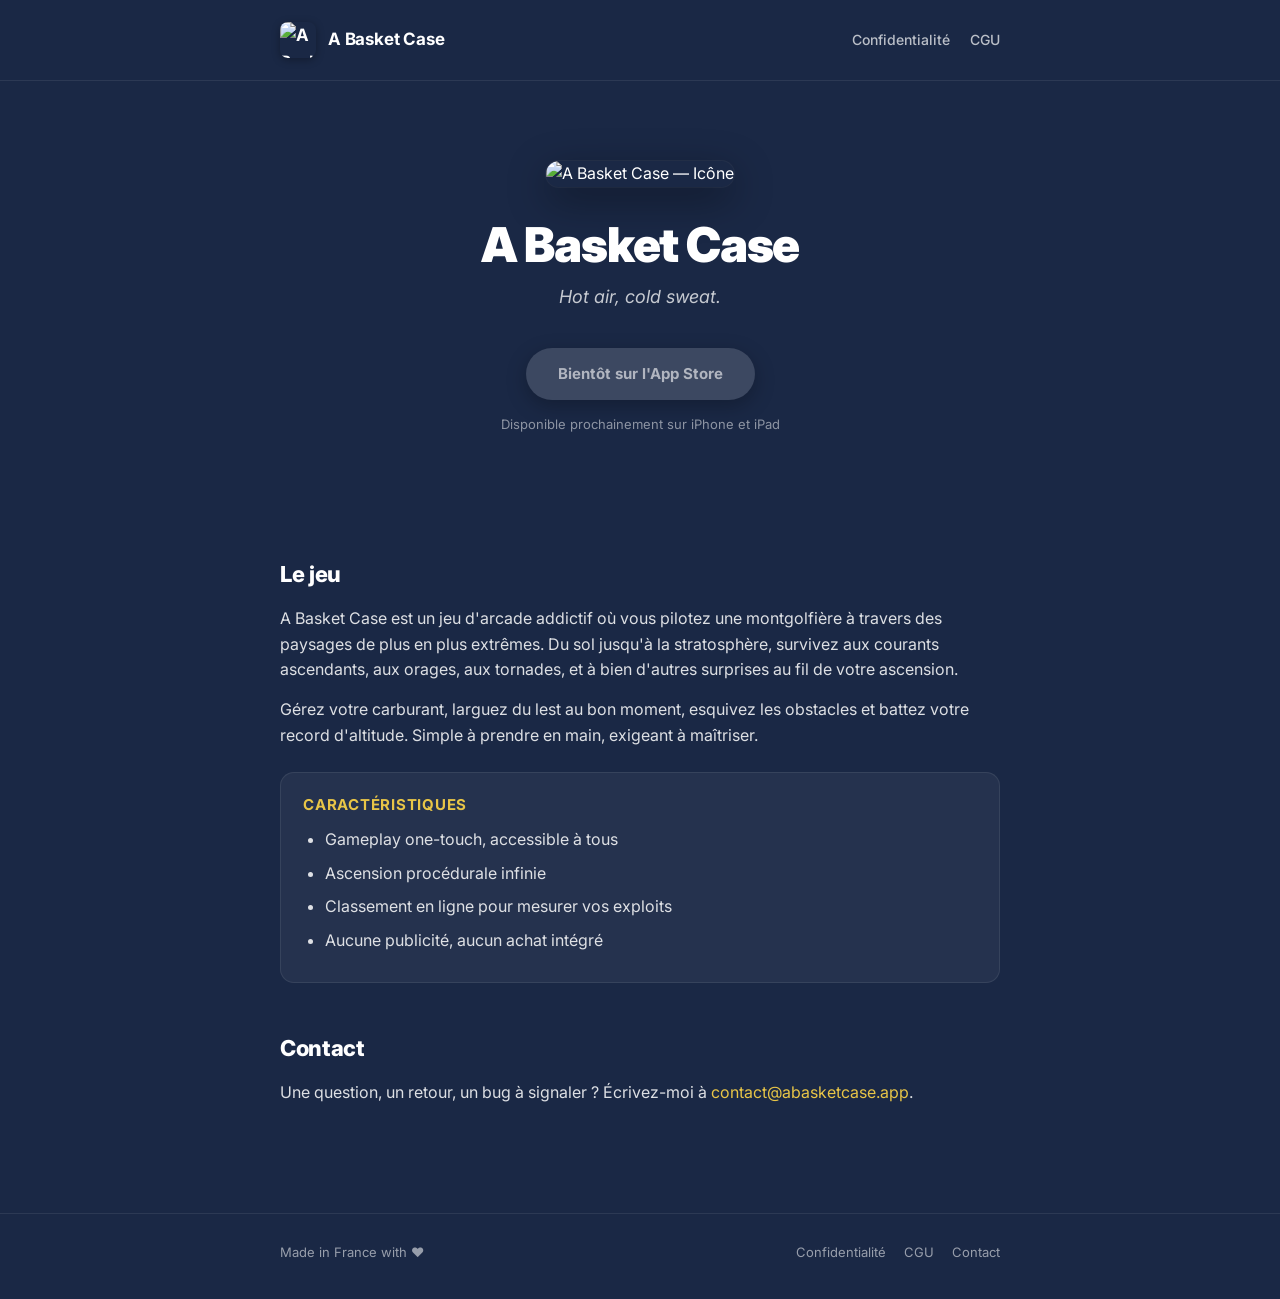
==== index.html @ c96f5df1 "Initial commit: site web" ====
<!DOCTYPE html>
<html lang="fr">
<head>
    <meta charset="UTF-8">
    <meta name="viewport" content="width=device-width, initial-scale=1.0">
    <title>A Basket Case — Hot air, cold sweat.</title>
    <meta name="description" content="A Basket Case — Un jeu de montgolfière addictif. Pilotez votre ballon, évitez les obstacles, montez le plus haut possible. Disponible sur iOS.">
    <meta name="theme-color" content="#1A2845">

    <!-- Open Graph / Social -->
    <meta property="og:title" content="A Basket Case">
    <meta property="og:description" content="Hot air, cold sweat. — Jeu de montgolfière sur iOS.">
    <meta property="og:type" content="website">
    <meta property="og:url" content="https://abasketcase.app">
    <meta property="og:image" content="https://abasketcase.app/assets/icon-1024.png">

    <link rel="icon" type="image/png" href="assets/icon-1024.png">
    <link rel="apple-touch-icon" href="assets/icon-1024.png">
    <link rel="preconnect" href="https://fonts.googleapis.com">
    <link rel="preconnect" href="https://fonts.gstatic.com" crossorigin>
    <link href="https://fonts.googleapis.com/css2?family=Inter:wght@400;500;700;800;900&display=swap" rel="stylesheet">
    <link rel="stylesheet" href="style.css">
</head>
<body>

<header>
    <div class="header-inner">
        <a href="index.html" class="brand">
            <img src="assets/icon-1024.png" alt="A Basket Case">
            <span>A Basket Case</span>
        </a>
        <nav>
            <a href="privacy.html">Confidentialité</a>
            <a href="terms.html">CGU</a>
        </nav>
    </div>
</header>

<main>
    <div class="container">

        <!-- HERO -->
        <section class="hero">
            <img src="assets/icon-1024.png" alt="A Basket Case — Icône" class="hero-icon">
            <h1>A Basket Case</h1>
            <p class="tagline">Hot air, cold sweat.</p>

            <a href="#" class="cta-button disabled">Bientôt sur l'App Store</a>
            <p class="cta-note">Disponible prochainement sur iPhone et iPad</p>
        </section>

        <!-- À PROPOS -->
        <section>
            <h2>Le jeu</h2>
            <p>
                A Basket Case est un jeu d'arcade addictif où vous pilotez une montgolfière
                à travers des paysages de plus en plus extrêmes. Du sol jusqu'à la stratosphère,
                survivez aux courants ascendants, aux orages, aux tornades, et à bien d'autres
                surprises au fil de votre ascension.
            </p>
            <p>
                Gérez votre carburant, larguez du lest au bon moment, esquivez les obstacles
                et battez votre record d'altitude. Simple à prendre en main, exigeant à maîtriser.
            </p>

            <div class="card">
                <h3>Caractéristiques</h3>
                <ul>
                    <li>Gameplay one-touch, accessible à tous</li>
                    <li>Ascension procédurale infinie</li>
                    <li>Classement en ligne pour mesurer vos exploits</li>
                    <li>Aucune publicité, aucun achat intégré</li>
                </ul>
            </div>
        </section>

        <!-- CONTACT -->
        <section>
            <h2>Contact</h2>
            <p>
                Une question, un retour, un bug à signaler ? Écrivez-moi à
                <a href="mailto:contact@abasketcase.app">contact@abasketcase.app</a>.
            </p>
        </section>

    </div>
</main>

<footer>
    <div class="footer-inner">
        <div class="footer-credit">
            Made in France with ❤️
        </div>
        <div class="footer-links">
            <a href="privacy.html">Confidentialité</a>
            <a href="terms.html">CGU</a>
            <a href="mailto:contact@abasketcase.app">Contact</a>
        </div>
    </div>
</footer>

</body>
</html>
---- style.css ----
/* ============================================================
   A Basket Case — Site officiel
   Style partagé pour index.html, privacy.html, terms.html

   Identité visuelle alignée avec l'app iOS :
   - Fond bleu nuit (#1A2845) identique au Launch Screen
   - Accent doré (#E8C547) cohérent avec l'étoile orbitante du Home
   - Typographie Inter (Google Fonts), ressemble à Avenir Next in-app
   ============================================================ */

* { margin: 0; padding: 0; box-sizing: border-box; }

html {
    -webkit-text-size-adjust: 100%;
    scroll-behavior: smooth;
}

body {
    font-family: 'Inter', -apple-system, BlinkMacSystemFont, 'Segoe UI', sans-serif;
    background-color: #1A2845;
    color: #FFFFFF;
    line-height: 1.6;
    font-size: 16px;
    min-height: 100vh;
    display: flex;
    flex-direction: column;
}

a {
    color: #E8C547;
    text-decoration: none;
    transition: opacity 0.2s ease;
}

a:hover { opacity: 0.75; }

/* ============================================================
   HEADER (présent sur les 3 pages)
   ============================================================ */
header {
    padding: 22px 20px;
    border-bottom: 1px solid rgba(255, 255, 255, 0.08);
}

.header-inner {
    max-width: 720px;
    margin: 0 auto;
    display: flex;
    align-items: center;
    justify-content: space-between;
    gap: 16px;
    flex-wrap: wrap;
}

.brand {
    display: flex;
    align-items: center;
    gap: 12px;
    color: #FFFFFF;
    font-weight: 700;
    font-size: 17px;
    letter-spacing: -0.01em;
}

.brand img {
    width: 36px;
    height: 36px;
    border-radius: 8px;
    box-shadow: 0 2px 8px rgba(0, 0, 0, 0.3);
}

nav {
    display: flex;
    gap: 20px;
    font-size: 14px;
    font-weight: 500;
}

nav a {
    color: rgba(255, 255, 255, 0.7);
}

nav a:hover { color: #FFFFFF; opacity: 1; }
nav a.active { color: #FFFFFF; }

/* ============================================================
   MAIN — contenu central
   ============================================================ */
main {
    flex: 1;
    padding: 40px 20px 60px;
}

.container {
    max-width: 720px;
    margin: 0 auto;
}

/* ============================================================
   HERO (index.html uniquement)
   ============================================================ */
.hero {
    text-align: center;
    padding: 40px 0 60px;
}

.hero-icon {
    width: 180px;
    height: 180px;
    border-radius: 36px;
    box-shadow: 0 12px 40px rgba(0, 0, 0, 0.4),
                0 0 0 1px rgba(255, 255, 255, 0.05);
    margin-bottom: 32px;
}

.hero h1 {
    font-size: 48px;
    font-weight: 900;
    letter-spacing: -0.025em;
    margin-bottom: 12px;
    line-height: 1.1;
}

.hero .tagline {
    font-size: 18px;
    color: rgba(255, 255, 255, 0.75);
    font-style: italic;
    font-weight: 400;
    margin-bottom: 36px;
}

.cta-button {
    display: inline-block;
    background-color: #FFFFFF;
    color: #1A2845;
    padding: 14px 32px;
    border-radius: 999px;
    font-weight: 700;
    font-size: 15px;
    transition: transform 0.15s ease, box-shadow 0.15s ease;
    box-shadow: 0 6px 20px rgba(0, 0, 0, 0.25);
}

.cta-button:hover {
    transform: translateY(-2px);
    box-shadow: 0 8px 24px rgba(0, 0, 0, 0.35);
    opacity: 1;
}

.cta-button.disabled {
    background-color: rgba(255, 255, 255, 0.15);
    color: rgba(255, 255, 255, 0.6);
    cursor: not-allowed;
    pointer-events: none;
}

.cta-note {
    margin-top: 14px;
    font-size: 13px;
    color: rgba(255, 255, 255, 0.5);
}

/* ============================================================
   SECTIONS génériques
   ============================================================ */
section {
    margin-bottom: 48px;
}

section h2 {
    font-size: 22px;
    font-weight: 800;
    margin-bottom: 14px;
    letter-spacing: -0.015em;
}

section h3 {
    font-size: 17px;
    font-weight: 700;
    margin-top: 28px;
    margin-bottom: 10px;
    color: rgba(255, 255, 255, 0.95);
}

section p {
    color: rgba(255, 255, 255, 0.85);
    margin-bottom: 14px;
}

section ul {
    color: rgba(255, 255, 255, 0.85);
    margin: 0 0 14px 22px;
}

section ul li { margin-bottom: 8px; }

/* Page legal (privacy / terms) */
.legal h1 {
    font-size: 32px;
    font-weight: 900;
    margin-bottom: 8px;
    letter-spacing: -0.02em;
}

.legal .updated {
    color: rgba(255, 255, 255, 0.55);
    font-size: 13px;
    margin-bottom: 36px;
}

/* Card highlight (used for "À propos" + contact box) */
.card {
    background: rgba(255, 255, 255, 0.05);
    border: 1px solid rgba(255, 255, 255, 0.08);
    border-radius: 14px;
    padding: 20px 22px;
    margin: 24px 0;
}

.card h3 {
    margin-top: 0;
    color: #E8C547;
    font-size: 15px;
    font-weight: 700;
    text-transform: uppercase;
    letter-spacing: 0.05em;
    margin-bottom: 10px;
}

.card p, .card ul {
    color: rgba(255, 255, 255, 0.85);
    margin-bottom: 0;
}

/* ============================================================
   FOOTER (présent sur les 3 pages)
   ============================================================ */
footer {
    padding: 28px 20px 36px;
    border-top: 1px solid rgba(255, 255, 255, 0.08);
    color: rgba(255, 255, 255, 0.55);
    font-size: 13px;
}

.footer-inner {
    max-width: 720px;
    margin: 0 auto;
    display: flex;
    justify-content: space-between;
    align-items: center;
    gap: 16px;
    flex-wrap: wrap;
}

.footer-credit {
    display: flex;
    align-items: center;
    gap: 6px;
}

.footer-links {
    display: flex;
    gap: 18px;
}

.footer-links a {
    color: rgba(255, 255, 255, 0.55);
}

.footer-links a:hover { color: #FFFFFF; opacity: 1; }

/* ============================================================
   Responsive (mobile-first; the above is already mobile-friendly,
   but we adjust hero and font sizes on small screens)
   ============================================================ */
@media (max-width: 540px) {
    .hero { padding: 20px 0 40px; }
    .hero-icon { width: 140px; height: 140px; border-radius: 28px; margin-bottom: 24px; }
    .hero h1 { font-size: 36px; }
    .hero .tagline { font-size: 16px; margin-bottom: 28px; }

    section h2 { font-size: 20px; }
    .legal h1 { font-size: 26px; }

    nav { gap: 14px; font-size: 13px; }
    .brand { font-size: 16px; }
    .brand img { width: 32px; height: 32px; }

    .footer-inner {
        flex-direction: column;
        text-align: center;
        gap: 10px;
    }
}
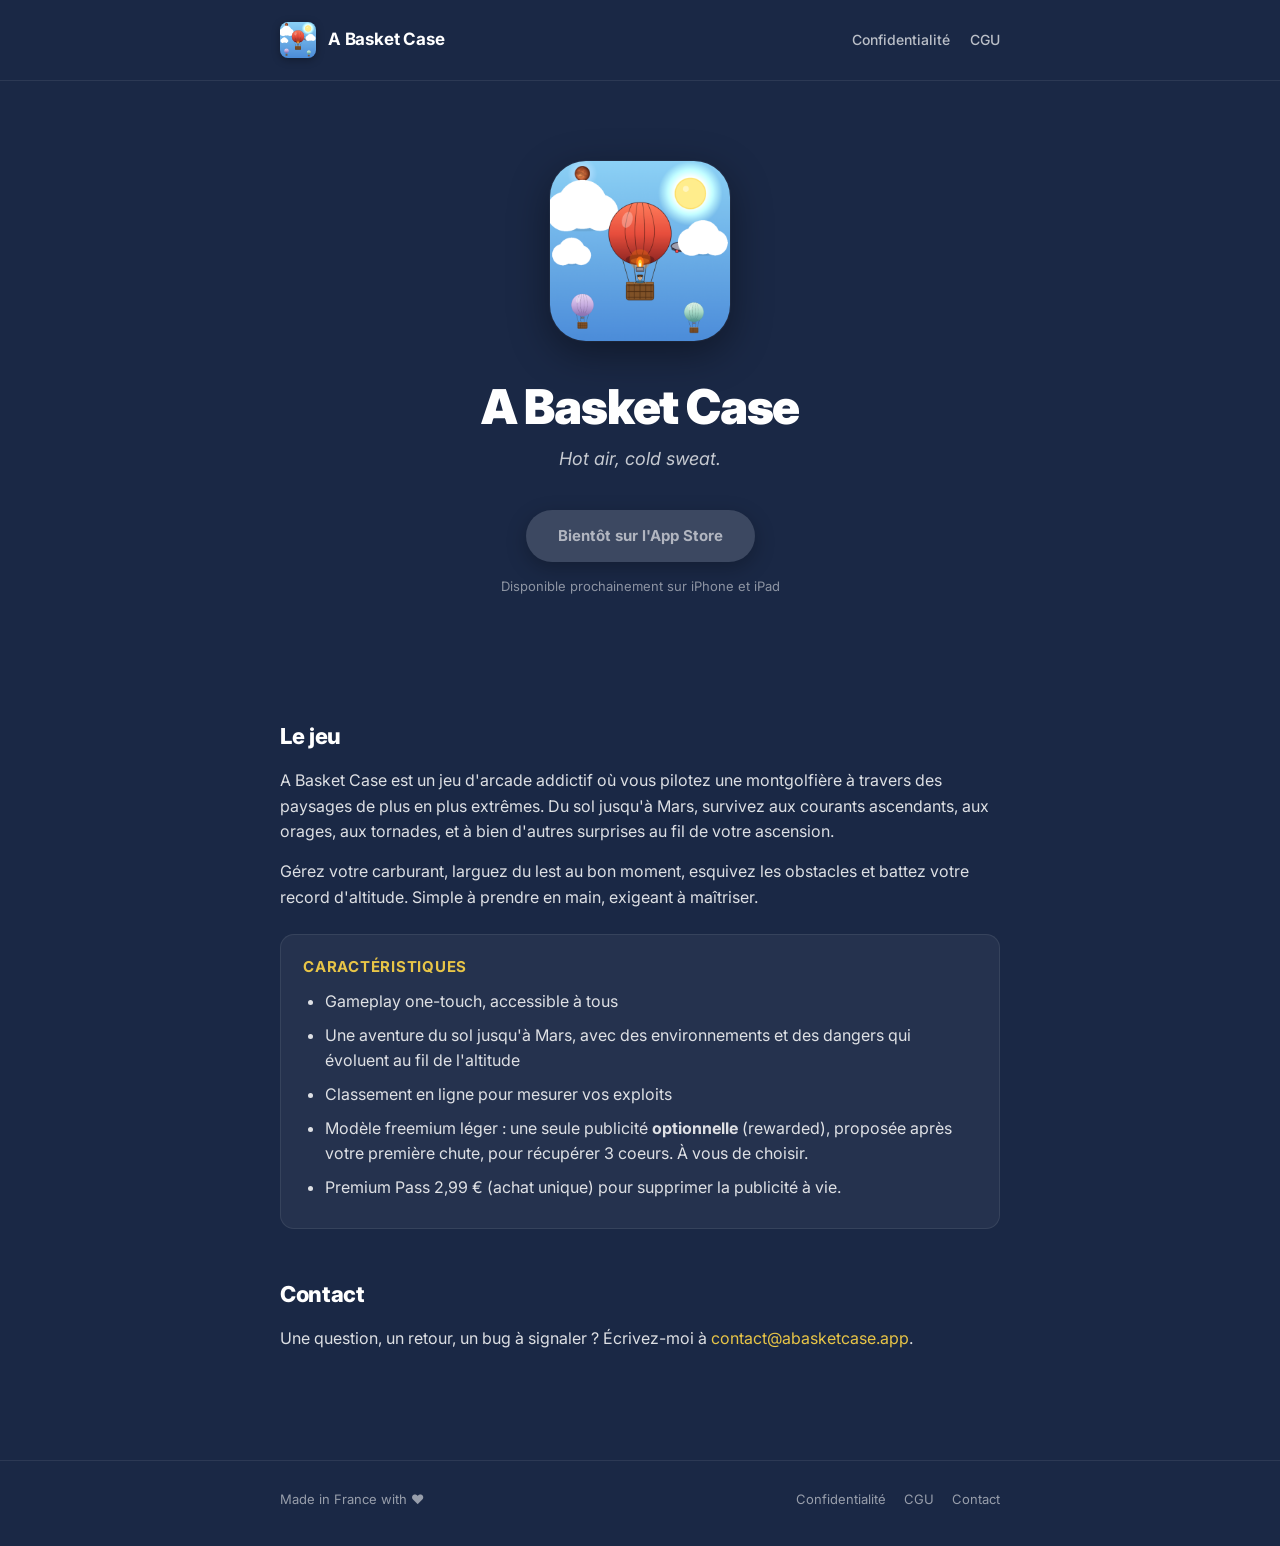
==== commit 6d5533b3: "Update index.html" ====
--- a/index.html
+++ b/index.html
@@ -54,7 +54,7 @@
             <h2>Le jeu</h2>
             <p>
                 A Basket Case est un jeu d'arcade addictif où vous pilotez une montgolfière
-                à travers des paysages de plus en plus extrêmes. Du sol jusqu'à la stratosphère,
+                à travers des paysages de plus en plus extrêmes. Du sol jusqu'à Mars,
                 survivez aux courants ascendants, aux orages, aux tornades, et à bien d'autres
                 surprises au fil de votre ascension.
             </p>
@@ -67,9 +67,10 @@
                 <h3>Caractéristiques</h3>
                 <ul>
                     <li>Gameplay one-touch, accessible à tous</li>
-                    <li>Ascension procédurale infinie</li>
+                    <li>Une aventure du sol jusqu'à Mars, avec des environnements et des dangers qui évoluent au fil de l'altitude</li>
                     <li>Classement en ligne pour mesurer vos exploits</li>
-                    <li>Aucune publicité, aucun achat intégré</li>
+                    <li>Modèle freemium léger : une seule publicité <strong>optionnelle</strong> (rewarded), proposée après votre première chute, pour récupérer 3 coeurs. À vous de choisir.</li>
+                    <li>Premium Pass 2,99 € (achat unique) pour supprimer la publicité à vie.</li>
                 </ul>
             </div>
         </section>
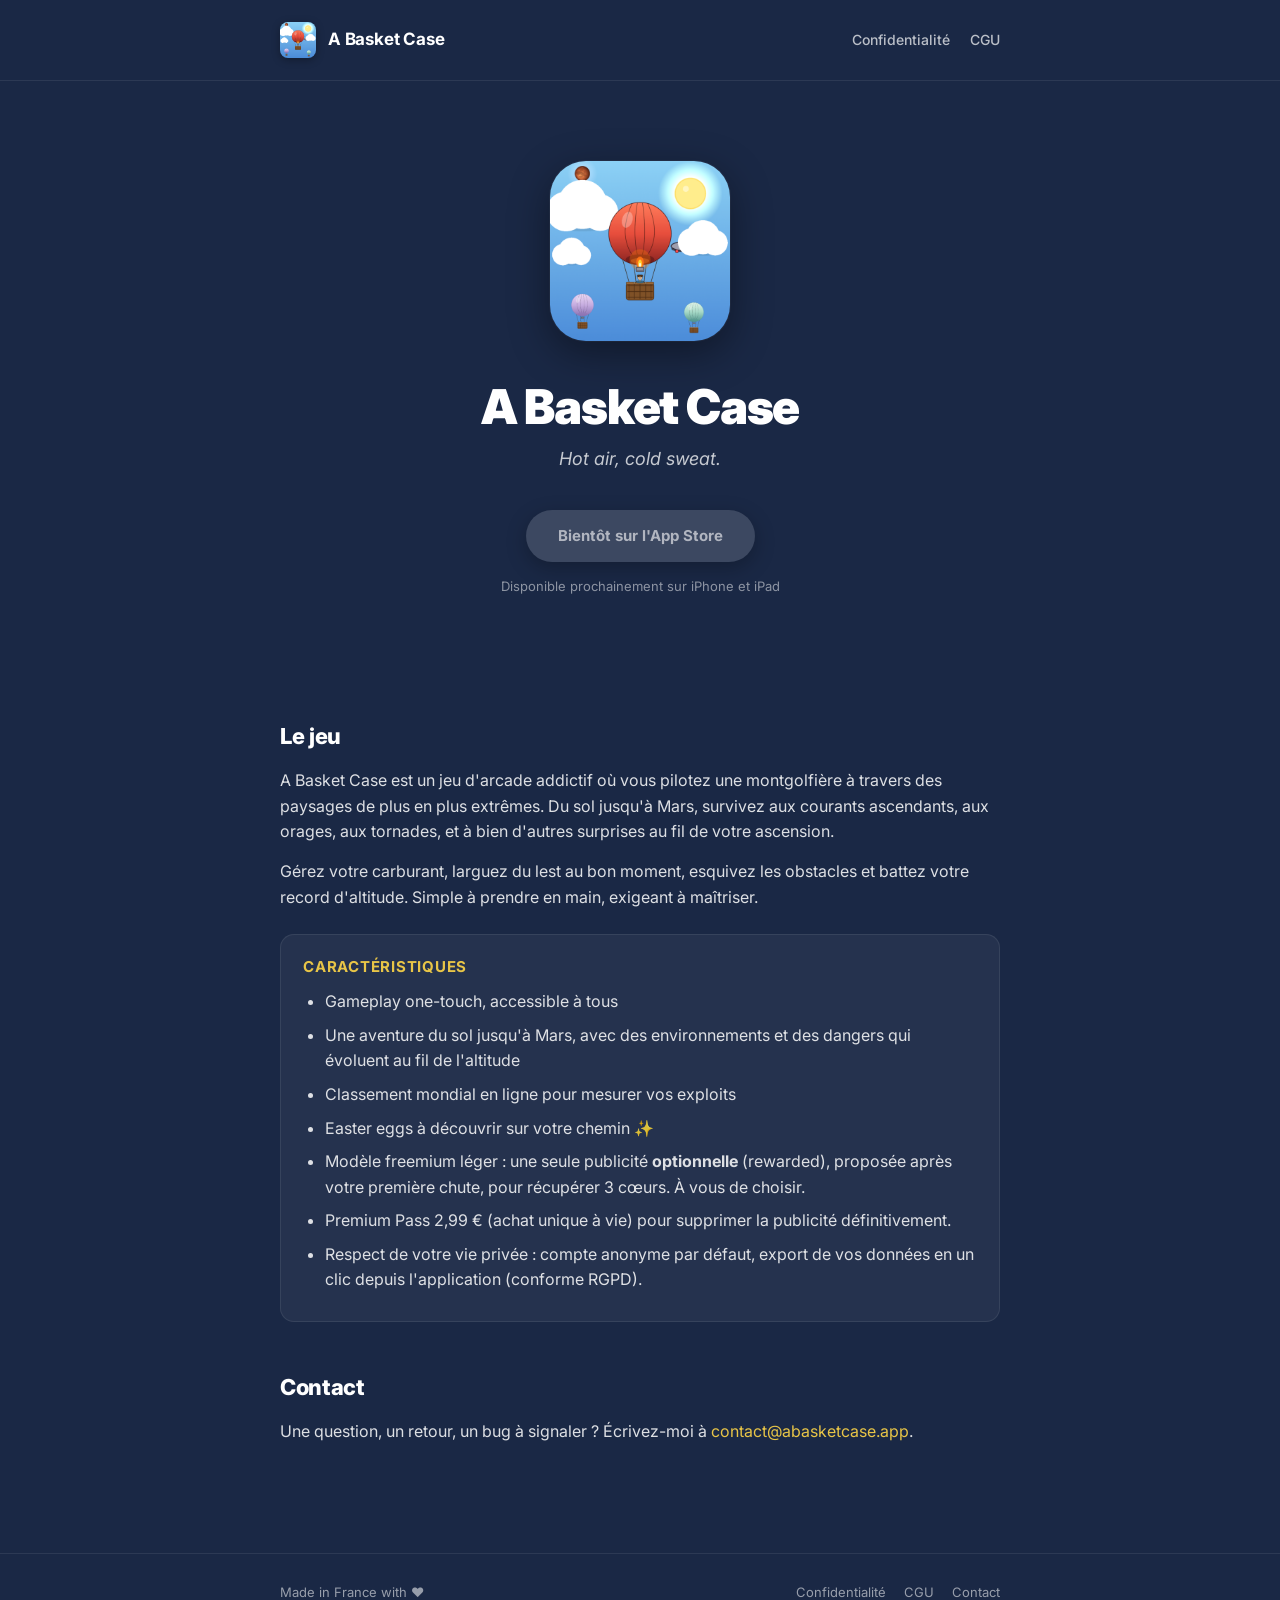
==== commit edac6945: "Update index.html" ====
--- a/index.html
+++ b/index.html
@@ -68,9 +68,11 @@
                 <ul>
                     <li>Gameplay one-touch, accessible à tous</li>
                     <li>Une aventure du sol jusqu'à Mars, avec des environnements et des dangers qui évoluent au fil de l'altitude</li>
-                    <li>Classement en ligne pour mesurer vos exploits</li>
-                    <li>Modèle freemium léger : une seule publicité <strong>optionnelle</strong> (rewarded), proposée après votre première chute, pour récupérer 3 coeurs. À vous de choisir.</li>
-                    <li>Premium Pass 2,99 € (achat unique) pour supprimer la publicité à vie.</li>
+                    <li>Classement mondial en ligne pour mesurer vos exploits</li>
+                    <li>Easter eggs à découvrir sur votre chemin ✨</li>
+                    <li>Modèle freemium léger : une seule publicité <strong>optionnelle</strong> (rewarded), proposée après votre première chute, pour récupérer 3 cœurs. À vous de choisir.</li>
+                    <li>Premium Pass 2,99 € (achat unique à vie) pour supprimer la publicité définitivement.</li>
+                    <li>Respect de votre vie privée : compte anonyme par défaut, export de vos données en un clic depuis l'application (conforme RGPD).</li>
                 </ul>
             </div>
         </section>
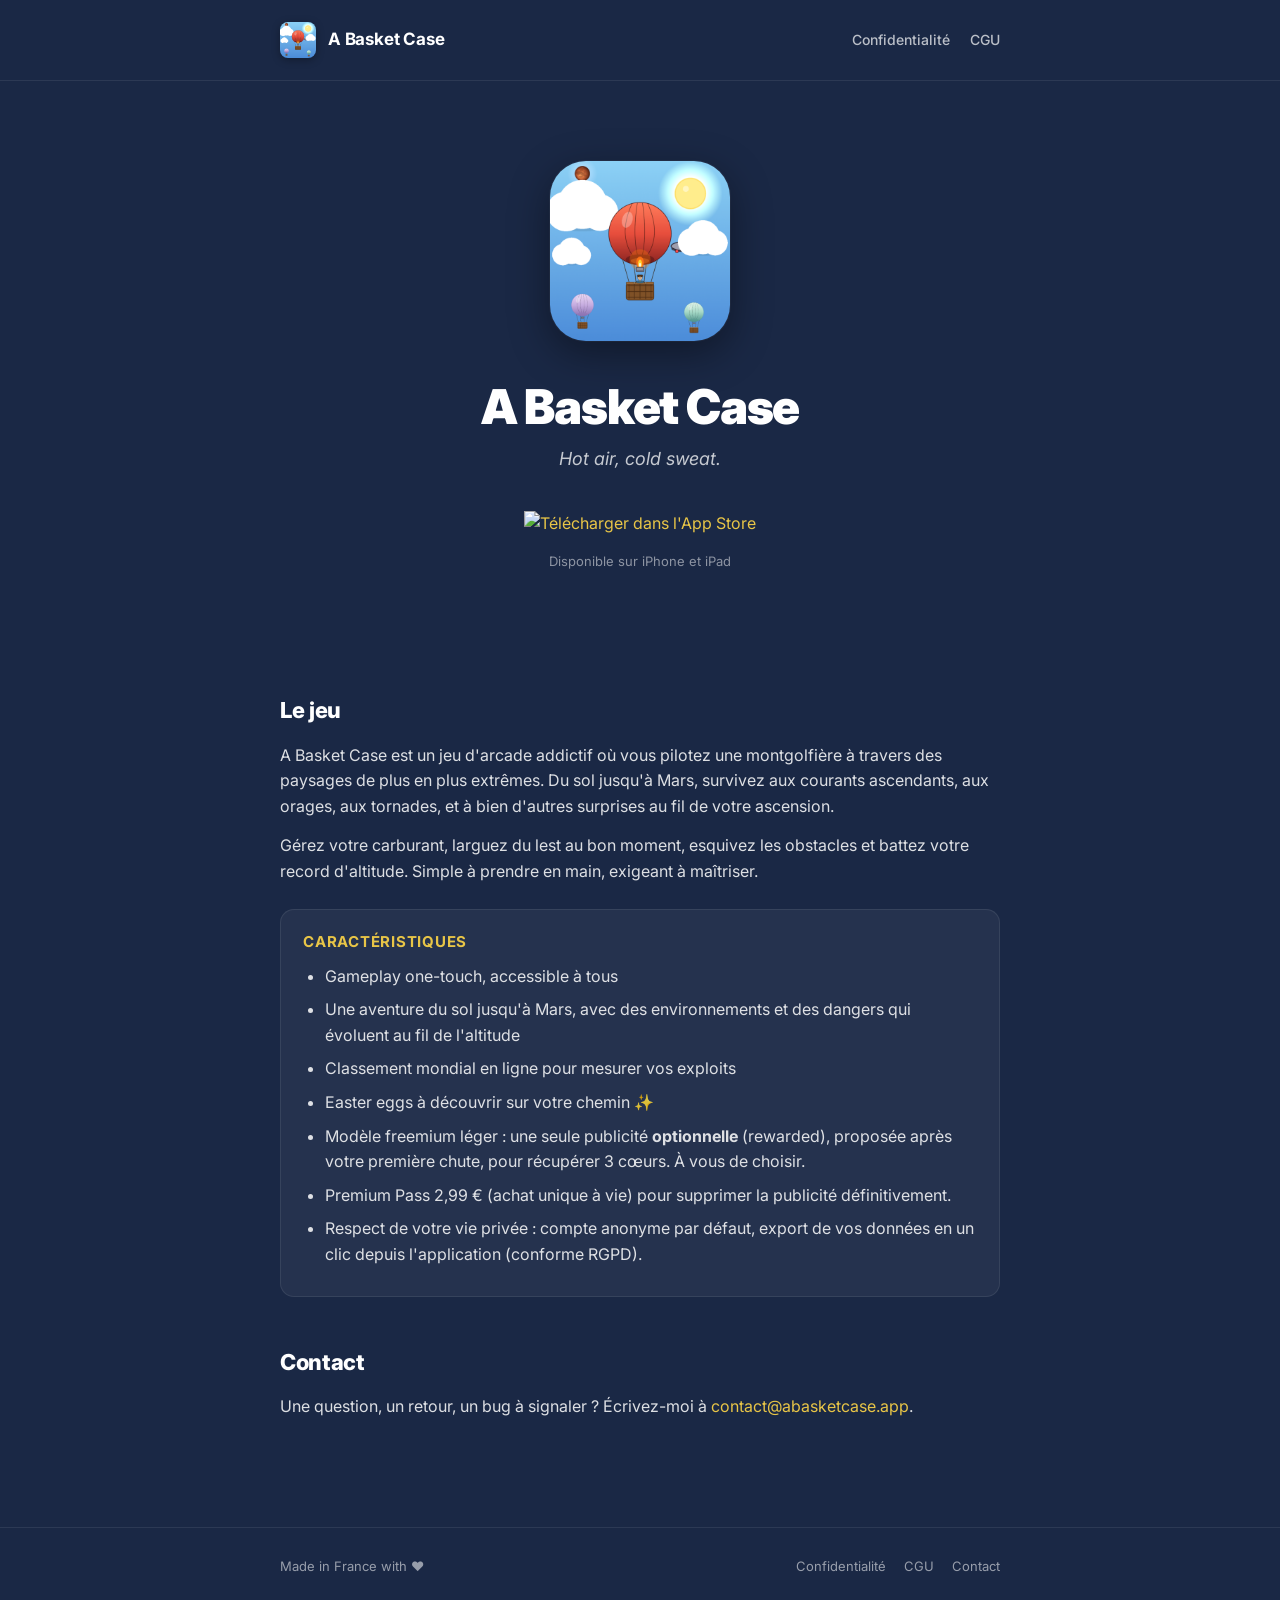
==== commit c0e0380e: "Update index.html" ====
--- a/index.html
+++ b/index.html
@@ -45,8 +45,14 @@
             <h1>A Basket Case</h1>
             <p class="tagline">Hot air, cold sweat.</p>
 
-            <a href="#" class="cta-button disabled">Bientôt sur l'App Store</a>
-            <p class="cta-note">Disponible prochainement sur iPhone et iPad</p>
+            <!-- Badge officiel Apple "Télécharger dans l'App Store" (artwork non modifié,
+                 fourni par l'App Store Marketing Tools d'Apple). Le lien intègre les tokens
+                 de tracking Apple et pointe vers la fiche via l'Apple ID 6766964884.
+                 Apple redirige automatiquement chaque visiteur vers son store local. -->
+            <a href="https://apps.apple.com/fr/app/a-basket-case/id6766964884?itscg=30200&itsct=apps_box_badge&mttnsubad=6766964884" class="appstore-badge" target="_blank" rel="noopener">
+                <img src="https://toolbox.marketingtools.apple.com/api/v2/badges/download-on-the-app-store/black/fr-fr?releaseDate=1779926400" alt="Télécharger dans l'App Store" style="width: 240px; height: auto; vertical-align: middle; object-fit: contain;" />
+            </a>
+            <p class="cta-note">Disponible sur iPhone et iPad</p>
         </section>
 
         <!-- À PROPOS -->
